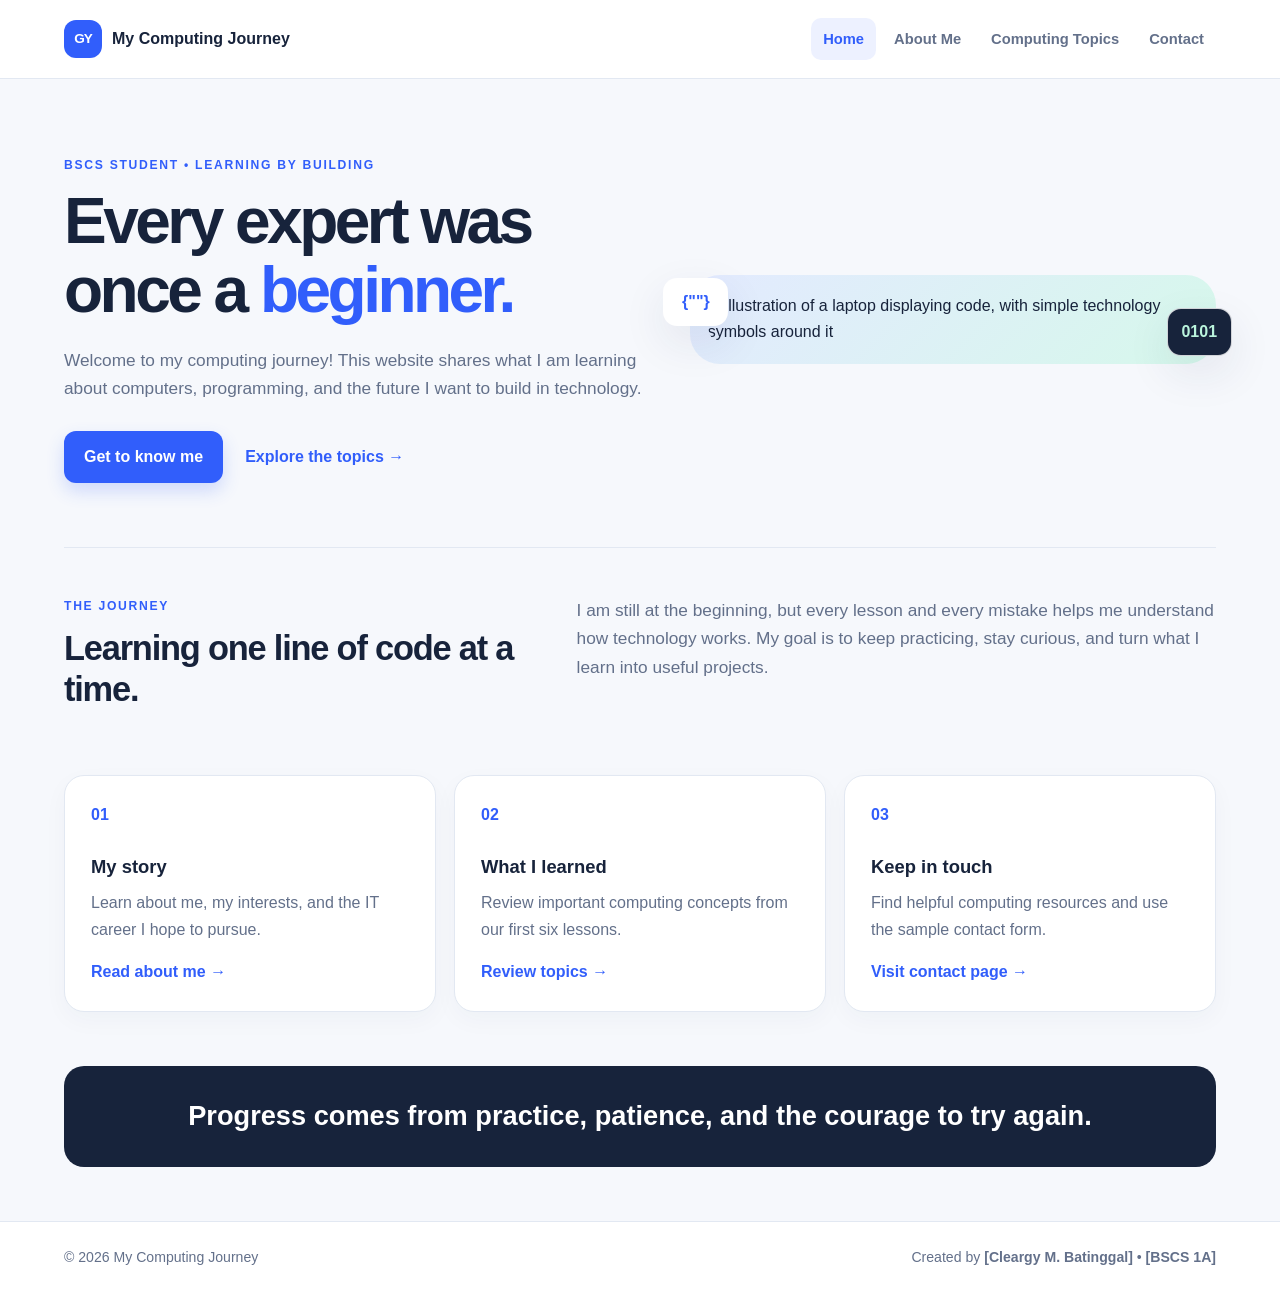
==== index.html @ 88aa9dc3 "Add files via upload" ====
<!DOCTYPE html>
<html lang="en">
<head>
    <!-- Sets the character encoding and makes the layout responsive. -->
    <meta charset="UTF-8">
    <meta name="viewport" content="width=device-width, initial-scale=1.0">
    <title>My Computing Journey | Home</title>
    <link rel="stylesheet" href="style.css">
</head>
<body>
    <!-- Shared site header and navigation appear on every page. -->
    <header class="site-header">
        <a class="brand" href="index.html"><span class="brand-mark">GY</span> My Computing Journey</a>
        <nav aria-label="Main navigation">
            <a class="active" href="index.html">Home</a>
            <a href="about.html">About Me</a>
            <a href="topics.html">Computing Topics</a>
            <a href="contact.html">Contact</a>
        </nav>
    </header>

    <main>
        <!-- Hero section introduces the purpose of this website. -->
        <section class="hero">
            <div class="hero-copy">
                <p class="eyebrow">BSCS STUDENT • LEARNING BY BUILDING</p>
                <h1>Every expert was once a <span>beginner.</span></h1>
                <p class="hero-text">Welcome to my computing journey! This website shares what I am learning about computers, programming, and the future I want to build in technology.</p>
                <div class="hero-actions">
                    <a class="button" href="about.html">Get to know me</a>
                    <a class="text-link" href="topics.html">Explore the topics →</a>
                </div>
            </div>
            <div class="hero-art">
                <img src="images/computing-banner.svg" alt="Illustration of a laptop displaying code, with simple technology symbols around it">
                <div class="floating-note note-one">{"</>"}</div>
                <div class="floating-note note-two">0101</div>
            </div>
        </section>

        <section class="section intro-grid">
            <div>
                <p class="eyebrow">THE JOURNEY</p>
                <h2>Learning one line of code at a time.</h2>
            </div>
            <p class="section-lead">I am still at the beginning, but every lesson and every mistake helps me understand how technology works. My goal is to keep practicing, stay curious, and turn what I learn into useful projects.</p>
        </section>

        <section class="feature-grid" aria-label="Website highlights">
            <article class="feature-card">
                <span class="feature-number">01</span>
                <h3>My story</h3>
                <p>Learn about me, my interests, and the IT career I hope to pursue.</p>
                <a href="about.html">Read about me →</a>
            </article>
            <article class="feature-card">
                <span class="feature-number">02</span>
                <h3>What I learned</h3>
                <p>Review important computing concepts from our first six lessons.</p>
                <a href="topics.html">Review topics →</a>
            </article>
            <article class="feature-card">
                <span class="feature-number">03</span>
                <h3>Keep in touch</h3>
                <p>Find helpful computing resources and use the sample contact form.</p>
                <a href="contact.html">Visit contact page →</a>
            </article>
        </section>

        <section class="quote-strip">
            <p>Progress comes from practice, patience, and the courage to try again.</p>
        </section>
    </main>

    <footer class="site-footer">
        <p>© 2026 My Computing Journey</p>
        <p>Created by <strong>[Cleargy M. Batinggal]</strong> • <strong>[BSCS 1A]</strong></p>
    </footer>
</body>
</html>
---- style.css ----
/* My Computing Journey — shared styles for all four pages. */
:root {
    --ink: #17233b;
    --muted: #63708a;
    --blue: #315efb;
    --blue-dark: #2144c8;
    --mint: #baf4dc;
    --paper: #f6f8fc;
    --white: #ffffff;
    --line: #e2e8f2;
    --radius: 20px;
    --shadow: 0 16px 45px rgba(30, 48, 88, 0.09);
}

* { box-sizing: border-box; }

html { scroll-behavior: smooth; }

body {
    margin: 0;
    background: var(--paper);
    color: var(--ink);
    font-family: Arial, Helvetica, sans-serif;
    line-height: 1.65;
}

a { color: var(--blue); text-decoration: none; }
a:hover { color: var(--blue-dark); }

.site-header {
    display: flex;
    justify-content: space-between;
    align-items: center;
    gap: 24px;
    padding: 18px max(5%, calc((100% - 1180px) / 2));
    background: rgba(255, 255, 255, 0.96);
    border-bottom: 1px solid var(--line);
}

.brand {
    display: inline-flex;
    align-items: center;
    gap: 10px;
    color: var(--ink);
    font-weight: 800;
    white-space: nowrap;
}

.brand-mark {
    display: grid;
    place-items: center;
    width: 38px;
    height: 38px;
    border-radius: 12px;
    color: white;
    background: var(--blue);
    font-size: 0.85rem;
    letter-spacing: -1px;
}

nav { display: flex; flex-wrap: wrap; gap: 6px; }
nav a { padding: 9px 12px; border-radius: 10px; color: var(--muted); font-size: 0.92rem; font-weight: 700; }
nav a:hover, nav a.active { background: #edf1ff; color: var(--blue); }

main { max-width: 1180px; width: 90%; margin: 0 auto; }
.hero {
    display: grid;
    grid-template-columns: 1.05fr 0.95fr;
    align-items: center;
    gap: 44px;
    padding: 76px 0 64px;
}
.eyebrow { margin: 0 0 12px; color: var(--blue); font-size: 0.76rem; font-weight: 800; letter-spacing: 0.14em; }
h1, h2, h3, p { margin-top: 0; }
h1 { margin-bottom: 20px; font-size: clamp(2.4rem, 5vw, 4.3rem); line-height: 1.08; letter-spacing: -0.055em; }
h1 span { color: var(--blue); }
h2 { margin-bottom: 16px; font-size: clamp(1.55rem, 3vw, 2.15rem); line-height: 1.2; letter-spacing: -0.035em; }
h3 { margin-bottom: 8px; font-size: 1.15rem; }
.hero-text, .page-heading > p:last-child, .section-lead { color: var(--muted); font-size: 1.08rem; }
.hero-text { max-width: 580px; margin-bottom: 28px; }
.hero-actions { display: flex; flex-wrap: wrap; align-items: center; gap: 22px; }
.button { display: inline-block; border: 0; border-radius: 12px; padding: 13px 20px; background: var(--blue); color: white; font: inherit; font-weight: 800; cursor: pointer; box-shadow: 0 8px 18px rgba(49, 94, 251, 0.2); }
.button:hover { color: white; background: var(--blue-dark); }
.text-link { font-weight: 800; }
.hero-art { position: relative; padding: 18px; border-radius: 30px; background: linear-gradient(135deg, #e3eaff, #d6f8eb); }
.hero-art img { display: block; width: 100%; border-radius: 20px; }
.floating-note { position: absolute; display: grid; place-items: center; min-width: 65px; min-height: 48px; padding: 8px 12px; border: 1px solid rgba(255,255,255,.8); border-radius: 14px; background: white; color: var(--blue); font-weight: 800; box-shadow: var(--shadow); }
.note-one { top: 4%; left: -5%; }
.note-two { right: -3%; bottom: 8%; background: var(--ink); color: var(--mint); }

.section { padding: 48px 0; }
.intro-grid { display: grid; grid-template-columns: 0.85fr 1.15fr; gap: 40px; align-items: start; border-top: 1px solid var(--line); }
.section-lead { max-width: 680px; }
.feature-grid, .goal-grid, .security-grid { display: grid; grid-template-columns: repeat(3, 1fr); gap: 18px; }
.feature-card, .goal-card, .security-grid article { padding: 26px; border: 1px solid var(--line); border-radius: var(--radius); background: var(--white); box-shadow: 0 8px 25px rgba(30,48,88,.035); }
.feature-number, .goal-card > span { display: inline-block; margin-bottom: 24px; color: var(--blue); font-weight: 900; }
.feature-card p, .goal-card p, .security-grid p { color: var(--muted); }
.feature-card a { font-weight: 800; }
.quote-strip { margin: 54px 0; padding: 28px; border-radius: var(--radius); background: var(--ink); color: white; text-align: center; }
.quote-strip p { margin: 0; font-size: clamp(1.15rem, 2.5vw, 1.7rem); font-weight: 700; }

.page-shell { padding: 54px 0 70px; }
.page-heading { max-width: 800px; padding-bottom: 25px; }
.page-heading h1 { font-size: clamp(2.3rem, 4.5vw, 3.7rem); }
.page-heading > p:last-child { max-width: 680px; }
.about-layout, .contact-layout, .topic-columns { display: grid; grid-template-columns: 0.8fr 1.2fr; gap: 22px; align-items: start; }
.profile-card, .content-panel, .resource-card { padding: 30px; border: 1px solid var(--line); border-radius: var(--radius); background: var(--white); box-shadow: 0 8px 25px rgba(30,48,88,.035); }
.profile-card { text-align: center; }
.profile-card h2 { margin-bottom: 4px; font-size: 1.65rem; }
.profile-card > p:not(.eyebrow) { color: var(--muted); }
.avatar { display: grid; place-items: center; width: 100px; height: 100px; margin: 0 auto 22px; border-radius: 28px; background: #edf1ff; font-size: 3rem; }
.tag-row { display: flex; flex-wrap: wrap; justify-content: center; gap: 7px; margin-top: 20px; }
.tag-row span { padding: 6px 10px; border-radius: 99px; background: #edf1ff; color: #3551b6; font-size: .78rem; font-weight: 700; }
.content-panel h2:not(:first-child) { margin-top: 28px; }
.check-list { padding-left: 22px; }
.check-list li { margin: 9px 0; }
.goal-grid { margin-top: 24px; }
.goal-card > span { margin-bottom: 12px; }
.edit-reminder { margin-top: 30px; padding: 16px 18px; border-left: 4px solid var(--blue); border-radius: 8px; background: #edf1ff; color: #354363; }
.muted { color: var(--muted); font-size: .94rem; }

.table-wrap { overflow-x: auto; border: 1px solid var(--line); border-radius: 16px; background: white; }
table { width: 100%; border-collapse: collapse; min-width: 700px; }
th, td { padding: 15px 17px; border-bottom: 1px solid var(--line); text-align: left; vertical-align: top; }
th { background: #edf1ff; color: #243b8e; font-size: .88rem; }
tbody tr:last-child td { border-bottom: 0; }
tbody tr:hover { background: #fafbff; }
.topic-columns { grid-template-columns: 1fr 1fr; margin-top: 18px; }
.timeline { padding-left: 22px; }
.timeline li { padding: 0 0 18px 7px; }
.timeline li::marker { color: var(--blue); font-weight: 800; }
.timeline strong, .timeline span { display: block; }
.timeline span { color: var(--muted); font-size: .94rem; }
.parts-image { display: block; width: 100%; max-height: 280px; object-fit: contain; margin: 14px 0 22px; border-radius: 12px; background: #f7f9ff; }
.parts-list { padding-left: 20px; }
.parts-list li { margin-bottom: 10px; }
.security-grid { margin-top: 24px; }
.security-icon { display: inline-block; margin-bottom: 12px; font-size: 1.7rem; }

.contact-layout { grid-template-columns: 1.1fr .9fr; }
form { display: flex; flex-direction: column; gap: 9px; }
label { margin-top: 8px; font-weight: 800; font-size: .93rem; }
input, textarea { width: 100%; padding: 12px 13px; border: 1px solid #cfd8e8; border-radius: 10px; background: #fbfcff; color: var(--ink); font: inherit; }
input:focus, textarea:focus { outline: 3px solid #dce4ff; border-color: var(--blue); }
textarea { resize: vertical; }
form .button { align-self: flex-start; margin-top: 10px; }
.resource-card > p:not(.eyebrow) { color: var(--muted); }
.resource-link { display: block; padding: 16px 0; border-top: 1px solid var(--line); }
.resource-link strong, .resource-link span { display: block; }
.resource-link span { margin-top: 5px; color: var(--muted); font-size: .9rem; }
.resource-note { margin-top: 15px; padding: 14px; border-radius: 12px; background: #e9fbf3; color: #245d48; font-size: .9rem; }

.site-footer { display: flex; justify-content: space-between; gap: 20px; padding: 24px 5%; border-top: 1px solid var(--line); background: white; color: var(--muted); font-size: .88rem; }
.site-footer p { margin: 0; }

@media (max-width: 850px) {
    .site-header { align-items: flex-start; flex-direction: column; padding: 16px 5%; }
    .hero { grid-template-columns: 1fr; padding-top: 48px; }
    .hero-art { max-width: 650px; }
    .intro-grid, .about-layout, .contact-layout, .topic-columns { grid-template-columns: 1fr; }
    .feature-grid, .goal-grid, .security-grid { grid-template-columns: 1fr 1fr; }
}
@media (max-width: 560px) {
    main { width: 92%; }
    nav { width: 100%; gap: 2px; }
    nav a { padding: 8px 9px; font-size: .82rem; }
    .hero { gap: 30px; padding: 38px 0; }
    .feature-grid, .goal-grid, .security-grid { grid-template-columns: 1fr; }
    .section { padding: 34px 0; }
    .profile-card, .content-panel, .resource-card { padding: 22px; }
    .site-footer { flex-direction: column; }
    .floating-note { min-width: 52px; min-height: 40px; font-size: .85rem; }
}
.profile-image {
    width: 120px;
    height: 120px;
    object-fit: cover;
    border-radius: 50%;
    border: 4px solid #dbeafe;
    display: block;
    margin: 0 auto 20px;
}
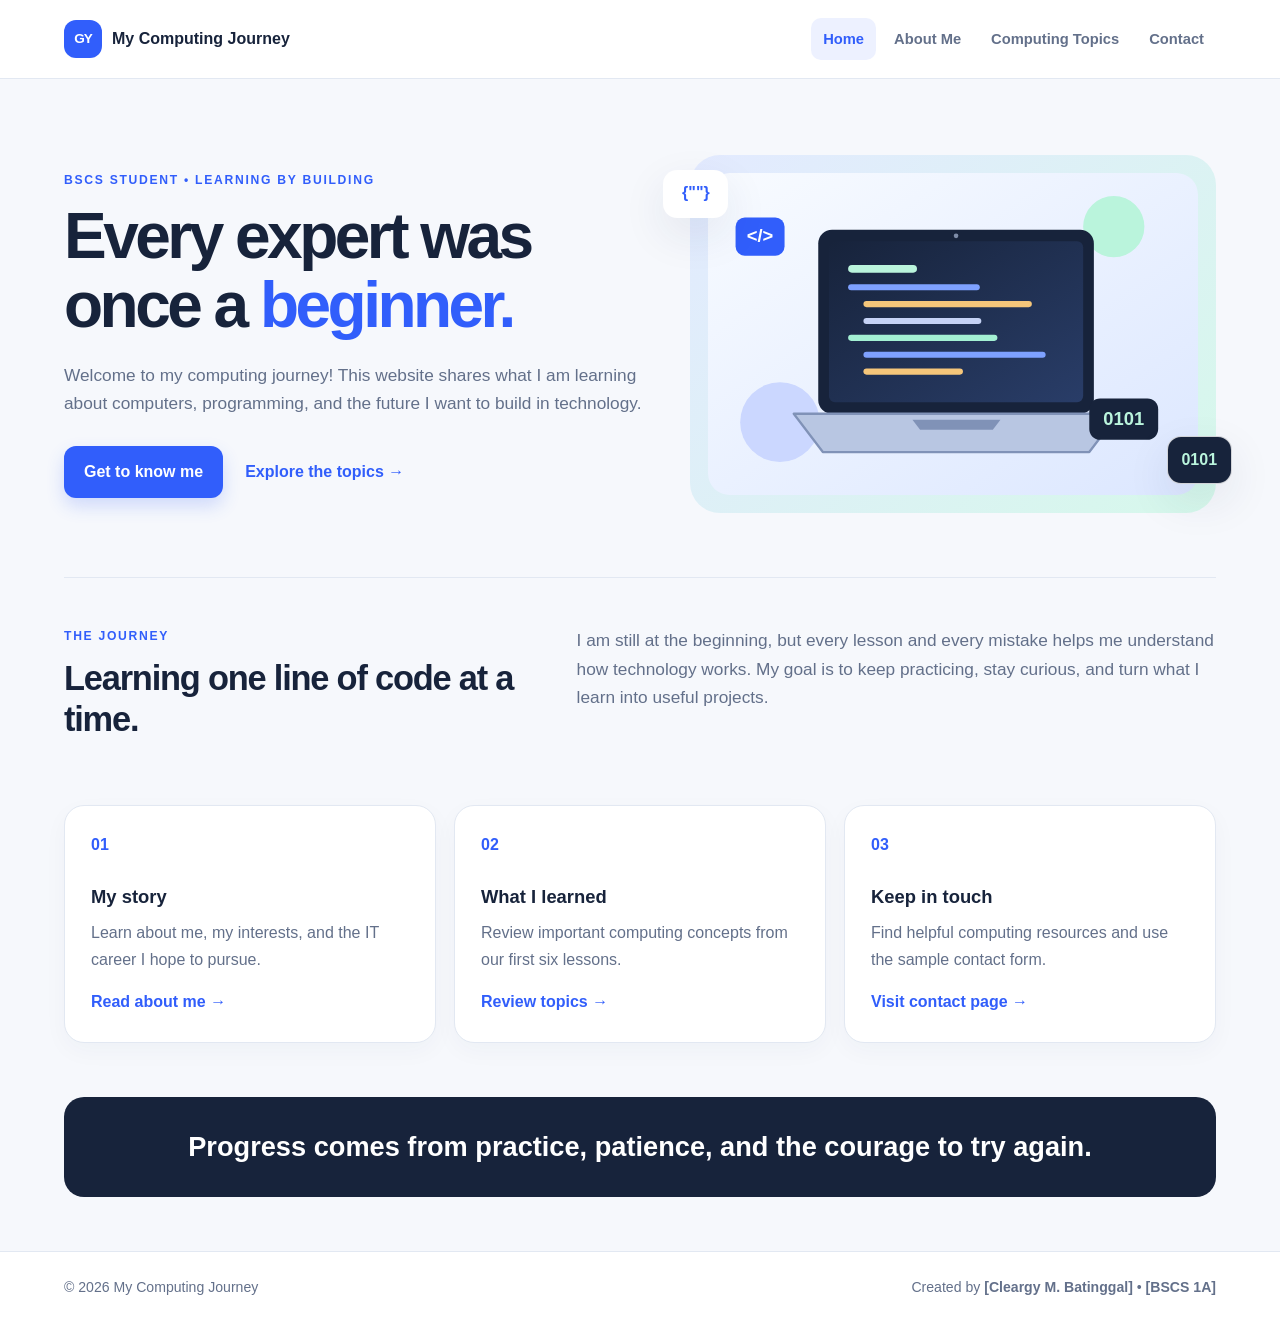
==== commit ea62b85b: "Update index.html" ====
--- a/index.html
+++ b/index.html
@@ -32,7 +32,7 @@
                 </div>
             </div>
             <div class="hero-art">
-                <img src="images/computing-banner.svg" alt="Illustration of a laptop displaying code, with simple technology symbols around it">
+                <img src="computing-banner.svg" alt="Illustration of a laptop displaying code, with simple technology symbols around it">
                 <div class="floating-note note-one">{"</>"}</div>
                 <div class="floating-note note-two">0101</div>
             </div>
